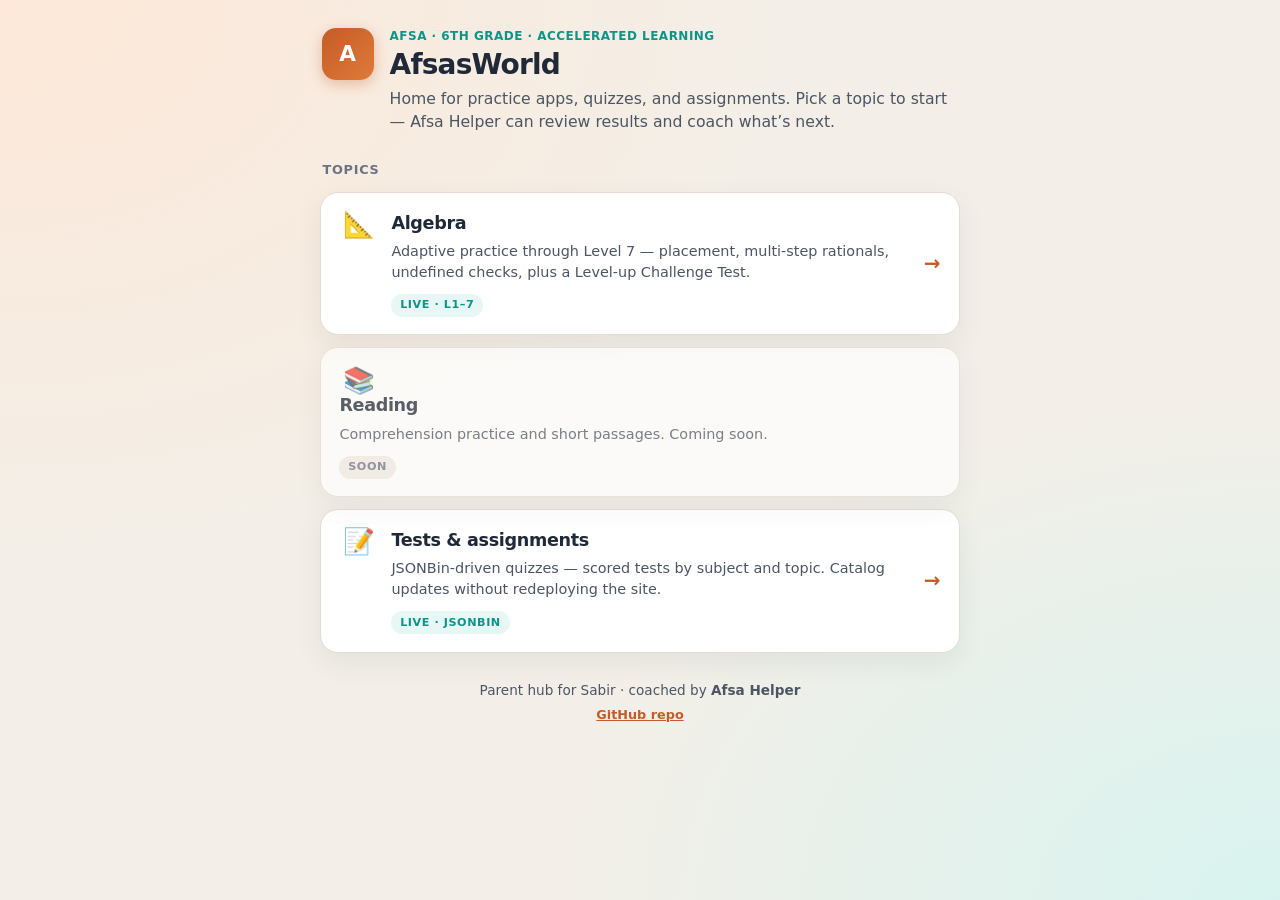
==== index.html @ 3cdc1210 "quiz: JSONBin CRUD attempts persistence (index.html)" ====
<!DOCTYPE html>
<html lang="en">
<head>
  <meta charset="UTF-8" />
  <meta name="viewport" content="width=device-width, initial-scale=1, viewport-fit=cover" />
  <meta name="theme-color" content="#c45c26" />
  <meta name="description" content="AfsasWorld — practice apps, tests, and assignments for Afsa." />
  <title>AfsasWorld</title>
  <link rel="stylesheet" href="home.css?v=20260925quiz2" />
</head>
<body>
  <div class="shell">
    <header class="hero">
      <div class="mark" aria-hidden="true">A</div>
      <div>
        <p class="eyebrow">Afsa · 6th grade · accelerated learning</p>
        <h1>AfsasWorld</h1>
        <p class="lede">
          Home for practice apps, quizzes, and assignments. Pick a topic to start —
          Afsa Helper can review results and coach what’s next.
        </p>
      </div>
    </header>

    <section aria-label="Topics">
      <h2 class="section-title">Topics</h2>
      <div class="grid">
        <a class="card topic" href="algebra/">
          <div class="topic-icon" aria-hidden="true">📐</div>
          <div class="topic-body">
            <h3>Algebra</h3>
            <p>Adaptive practice through Level 7 — placement, multi-step rationals, undefined checks, plus a Level-up Challenge Test.</p>
            <span class="chip live">Live · L1–7</span>
          </div>
          <span class="go" aria-hidden="true">&rarr;</span>
        </a>

        <div class="card topic soon" aria-disabled="true">
          <div class="topic-icon" aria-hidden="true">📚</div>
          <div class="topic-body">
            <h3>Reading</h3>
            <p>Comprehension practice and short passages. Coming soon.</p>
            <span class="chip">Soon</span>
          </div>
        </div>

        <a class="card topic" href="quiz/">
          <div class="topic-icon" aria-hidden="true">📝</div>
          <div class="topic-body">
            <h3>Tests &amp; assignments</h3>
            <p>JSONBin-driven quizzes — scored tests by subject and topic. Catalog updates without redeploying the site.</p>
            <span class="chip live">Live · JSONBin</span>
          </div>
          <span class="go" aria-hidden="true">&rarr;</span>
        </a>
      </div>
    </section>

    <footer class="foot">
      <p>Parent hub for Sabir · coached by <strong>Afsa Helper</strong></p>
      <p class="muted"><a href="https://github.com/sabirpatel/AfsasWorld">GitHub repo</a></p>
    </footer>
  </div>
</body>
</html>
---- home.css ----
:root {
  --bg: #f3efe8;
  --card: #ffffff;
  --ink: #1f2937;
  --ink-soft: #4b5563;
  --muted: #6b7280;
  --border: #e5ddd2;
  --accent: #c45c26;
  --accent-soft: #fdf0e8;
  --teal: #0d9488;
  --teal-soft: #e6f7f5;
  --shadow: 0 10px 28px rgba(31, 41, 55, 0.07);
  --radius: 18px;
  --pad-x: clamp(1.1rem, 4.5vw, 1.75rem);
  --font: "Segoe UI", system-ui, -apple-system, sans-serif;
}

*, *::before, *::after { box-sizing: border-box; margin: 0; padding: 0; }

body {
  font-family: var(--font);
  color: var(--ink);
  min-height: 100dvh;
  line-height: 1.45;
  background:
    radial-gradient(ellipse at top left, #fde8d8 0%, transparent 45%),
    radial-gradient(ellipse at bottom right, #d8f3ef 0%, transparent 40%),
    var(--bg);
  padding:
    max(1rem, env(safe-area-inset-top))
    max(var(--pad-x), env(safe-area-inset-right))
    max(1.25rem, env(safe-area-inset-bottom))
    max(var(--pad-x), env(safe-area-inset-left));
}

.shell {
  width: 100%;
  max-width: 640px;
  margin: 0 auto;
  padding: 0.5rem 0 1.5rem;
}

.hero {
  display: flex;
  gap: 1rem;
  align-items: flex-start;
  margin-bottom: 1.5rem;
  padding: 0.25rem 0.1rem;
}

.mark {
  flex-shrink: 0;
  width: 52px;
  height: 52px;
  border-radius: 14px;
  background: linear-gradient(135deg, var(--accent), #e07a3a);
  color: white;
  display: grid;
  place-items: center;
  font-weight: 800;
  font-size: 1.35rem;
  box-shadow: 0 4px 14px rgba(196, 92, 38, 0.35);
}

.eyebrow {
  font-size: 0.75rem;
  font-weight: 700;
  letter-spacing: 0.04em;
  text-transform: uppercase;
  color: var(--teal);
  margin-bottom: 0.25rem;
}

.hero h1 {
  font-size: 1.75rem;
  font-weight: 800;
  letter-spacing: -0.03em;
  line-height: 1.15;
  margin-bottom: 0.4rem;
}

.lede {
  color: var(--ink-soft);
  font-size: 0.98rem;
  max-width: 36rem;
}

.section-title {
  font-size: 0.8rem;
  font-weight: 700;
  text-transform: uppercase;
  letter-spacing: 0.06em;
  color: var(--muted);
  margin: 0 0.15rem 0.75rem;
}

.grid {
  display: flex;
  flex-direction: column;
  gap: 0.75rem;
}

.card {
  background: var(--card);
  border: 1px solid var(--border);
  border-radius: var(--radius);
  box-shadow: var(--shadow);
  padding: 1.1rem 1.15rem;
}

a.topic {
  text-decoration: none;
  color: inherit;
  display: flex;
  align-items: flex-start;
  gap: 0.85rem;
  transition: transform 0.12s, box-shadow 0.12s, border-color 0.12s;
}

a.topic:hover {
  transform: translateY(-1px);
  border-color: #f0c9a8;
  box-shadow: 0 12px 32px rgba(196, 92, 38, 0.12);
}

a.topic:active { transform: scale(0.99); }

.topic.soon {
  opacity: 0.72;
}

.topic-icon {
  font-size: 1.6rem;
  line-height: 1;
  width: 2.4rem;
  text-align: center;
  flex-shrink: 0;
  margin-top: 0.1rem;
}

.topic-body { flex: 1; min-width: 0; }

.topic h3 {
  font-size: 1.1rem;
  font-weight: 750;
  letter-spacing: -0.02em;
  margin-bottom: 0.3rem;
}

.topic p {
  font-size: 0.9rem;
  color: var(--ink-soft);
  margin-bottom: 0.55rem;
}

.chip {
  display: inline-block;
  font-size: 0.7rem;
  font-weight: 750;
  text-transform: uppercase;
  letter-spacing: 0.05em;
  padding: 0.2rem 0.55rem;
  border-radius: 999px;
  background: #f0ebe3;
  color: var(--muted);
}

.chip.live {
  background: var(--teal-soft);
  color: var(--teal);
}

.go {
  color: var(--accent);
  font-size: 1.25rem;
  font-weight: 700;
  align-self: center;
  flex-shrink: 0;
}

.foot {
  margin-top: 1.75rem;
  text-align: center;
  font-size: 0.85rem;
  color: var(--ink-soft);
}

.foot .muted { margin-top: 0.35rem; color: var(--muted); font-size: 0.8rem; }
.foot a { color: var(--accent); font-weight: 600; }

@media (max-width: 420px) {
  .hero { gap: 0.75rem; }
  .mark { width: 44px; height: 44px; font-size: 1.15rem; border-radius: 12px; }
  .hero h1 { font-size: 1.45rem; }
}
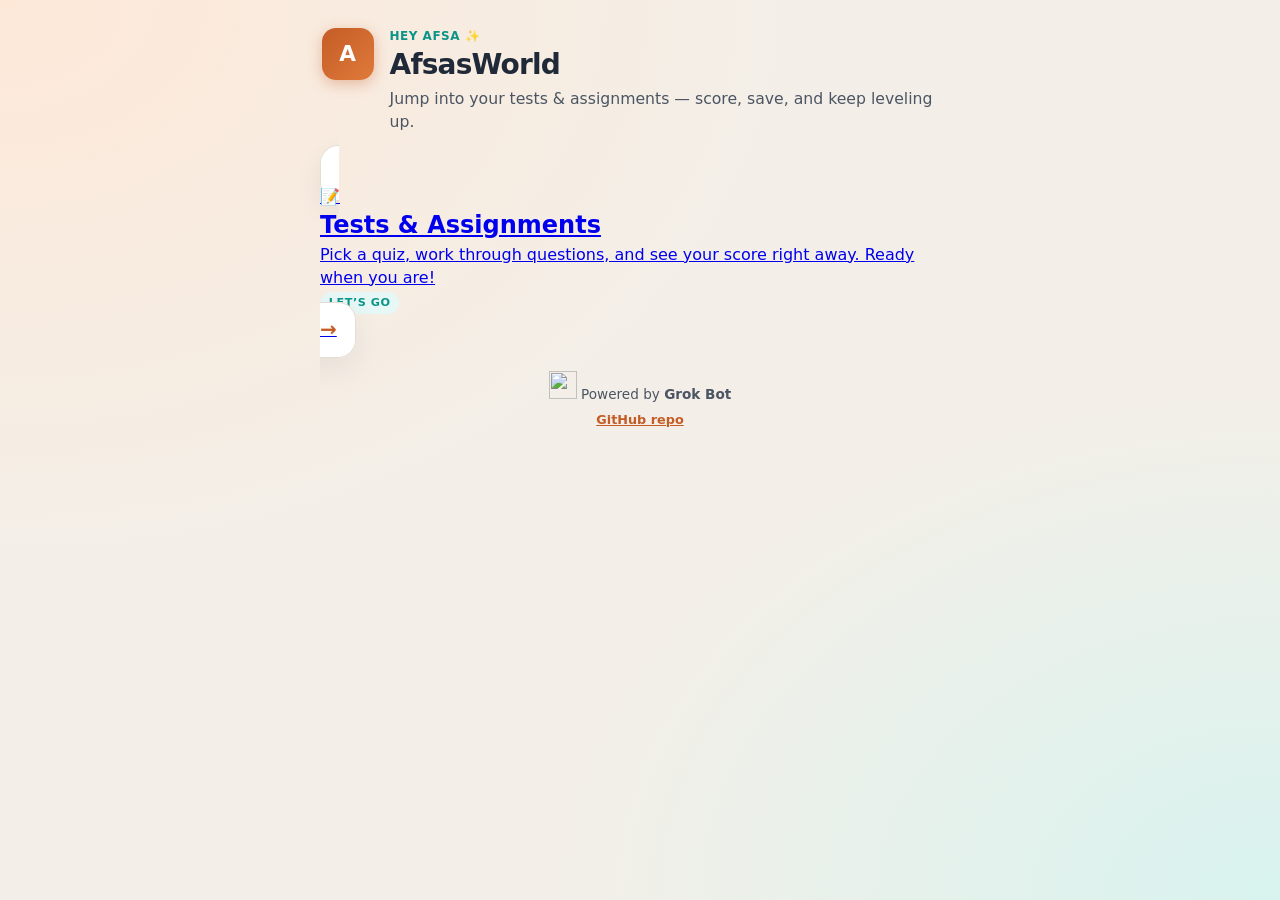
==== commit f31250c2: "UI refresh 20260925e: kid-friendly home, scratch pad, Grok Bot branding (index.html)" ====
--- a/index.html
+++ b/index.html
@@ -3,61 +3,48 @@
 <head>
   <meta charset="UTF-8" />
   <meta name="viewport" content="width=device-width, initial-scale=1, viewport-fit=cover" />
-  <meta name="theme-color" content="#c45c26" />
-  <meta name="description" content="AfsasWorld — practice apps, tests, and assignments for Afsa." />
+  <meta name="theme-color" content="#7C5CFF" />
+  <meta name="description" content="AfsasWorld — tests and assignments for Afsa." />
   <title>AfsasWorld</title>
-  <link rel="stylesheet" href="home.css?v=20260925quiz2" />
+  <link rel="stylesheet" href="home.css?v=20260925e" />
 </head>
 <body>
+  <div class="blobs" aria-hidden="true">
+    <span class="blob b1"></span>
+    <span class="blob b2"></span>
+    <span class="blob b3"></span>
+  </div>
+
   <div class="shell">
     <header class="hero">
       <div class="mark" aria-hidden="true">A</div>
       <div>
-        <p class="eyebrow">Afsa · 6th grade · accelerated learning</p>
+        <p class="eyebrow">Hey Afsa ✨</p>
         <h1>AfsasWorld</h1>
         <p class="lede">
-          Home for practice apps, quizzes, and assignments. Pick a topic to start —
-          Afsa Helper can review results and coach what’s next.
+          Jump into your tests &amp; assignments — score, save, and keep leveling up.
         </p>
       </div>
     </header>
 
-    <section aria-label="Topics">
-      <h2 class="section-title">Topics</h2>
-      <div class="grid">
-        <a class="card topic" href="algebra/">
-          <div class="topic-icon" aria-hidden="true">📐</div>
-          <div class="topic-body">
-            <h3>Algebra</h3>
-            <p>Adaptive practice through Level 7 — placement, multi-step rationals, undefined checks, plus a Level-up Challenge Test.</p>
-            <span class="chip live">Live · L1–7</span>
-          </div>
-          <span class="go" aria-hidden="true">&rarr;</span>
-        </a>
-
-        <div class="card topic soon" aria-disabled="true">
-          <div class="topic-icon" aria-hidden="true">📚</div>
-          <div class="topic-body">
-            <h3>Reading</h3>
-            <p>Comprehension practice and short passages. Coming soon.</p>
-            <span class="chip">Soon</span>
-          </div>
+    <section aria-label="Tests and assignments">
+      <a class="card feature" href="quiz/?v=20260925e">
+        <div class="feature-glow" aria-hidden="true"></div>
+        <div class="feature-icon" aria-hidden="true">📝</div>
+        <div class="feature-body">
+          <h2>Tests &amp; Assignments</h2>
+          <p>Pick a quiz, work through questions, and see your score right away. Ready when you are!</p>
+          <span class="chip live">Let’s go</span>
         </div>
-
-        <a class="card topic" href="quiz/">
-          <div class="topic-icon" aria-hidden="true">📝</div>
-          <div class="topic-body">
-            <h3>Tests &amp; assignments</h3>
-            <p>JSONBin-driven quizzes — scored tests by subject and topic. Catalog updates without redeploying the site.</p>
-            <span class="chip live">Live · JSONBin</span>
-          </div>
-          <span class="go" aria-hidden="true">&rarr;</span>
-        </a>
-      </div>
+        <span class="go" aria-hidden="true">→</span>
+      </a>
     </section>
 
     <footer class="foot">
-      <p>Parent hub for Sabir · coached by <strong>Afsa Helper</strong></p>
+      <div class="powered">
+        <img class="powered-mark" src="assets/grok-bot-mark.svg" width="28" height="28" alt="" />
+        <span>Powered by <strong>Grok Bot</strong></span>
+      </div>
       <p class="muted"><a href="https://github.com/sabirpatel/AfsasWorld">GitHub repo</a></p>
     </footer>
   </div>
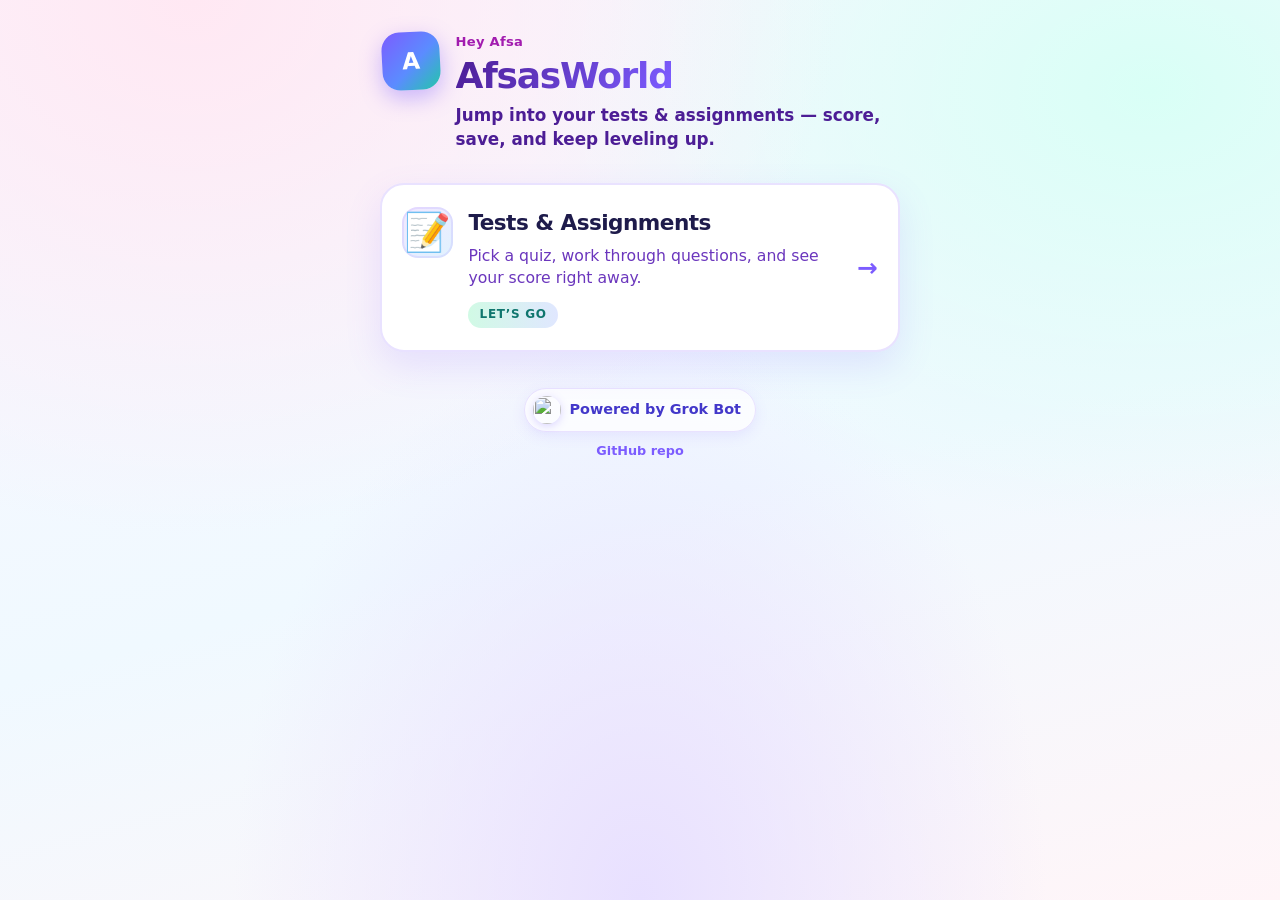
==== commit 403a5b12: "UI simplify + scratch pad fix (20260925f): index.html" ====
--- a/index.html
+++ b/index.html
@@ -6,20 +6,14 @@
   <meta name="theme-color" content="#7C5CFF" />
   <meta name="description" content="AfsasWorld — tests and assignments for Afsa." />
   <title>AfsasWorld</title>
-  <link rel="stylesheet" href="home.css?v=20260925e" />
+  <link rel="stylesheet" href="home.css?v=20260925f" />
 </head>
 <body>
-  <div class="blobs" aria-hidden="true">
-    <span class="blob b1"></span>
-    <span class="blob b2"></span>
-    <span class="blob b3"></span>
-  </div>
-
   <div class="shell">
     <header class="hero">
       <div class="mark" aria-hidden="true">A</div>
       <div>
-        <p class="eyebrow">Hey Afsa ✨</p>
+        <p class="eyebrow">Hey Afsa</p>
         <h1>AfsasWorld</h1>
         <p class="lede">
           Jump into your tests &amp; assignments — score, save, and keep leveling up.
@@ -28,12 +22,11 @@
     </header>
 
     <section aria-label="Tests and assignments">
-      <a class="card feature" href="quiz/?v=20260925e">
-        <div class="feature-glow" aria-hidden="true"></div>
+      <a class="card feature" href="quiz/?v=20260925f">
         <div class="feature-icon" aria-hidden="true">📝</div>
         <div class="feature-body">
           <h2>Tests &amp; Assignments</h2>
-          <p>Pick a quiz, work through questions, and see your score right away. Ready when you are!</p>
+          <p>Pick a quiz, work through questions, and see your score right away.</p>
           <span class="chip live">Let’s go</span>
         </div>
         <span class="go" aria-hidden="true">→</span>
@@ -42,7 +35,7 @@
 
     <footer class="foot">
       <div class="powered">
-        <img class="powered-mark" src="assets/grok-bot-mark.svg" width="28" height="28" alt="" />
+        <img class="powered-mark" src="assets/grok-bot-logo.png" width="28" height="28" alt="" />
         <span>Powered by <strong>Grok Bot</strong></span>
       </div>
       <p class="muted"><a href="https://github.com/sabirpatel/AfsasWorld">GitHub repo</a></p>
--- a/home.css
+++ b/home.css
@@ -1,18 +1,20 @@
 :root {
-  --bg: #f3efe8;
+  --bg: #f4f0ff;
   --card: #ffffff;
-  --ink: #1f2937;
-  --ink-soft: #4b5563;
+  --ink: #1e1b4b;
+  --ink-soft: #4c1d95;
   --muted: #6b7280;
-  --border: #e5ddd2;
-  --accent: #c45c26;
-  --accent-soft: #fdf0e8;
+  --border: #e9e2ff;
+  --accent: #7c5cff;
+  --accent-2: #22c7a9;
+  --accent-warm: #ff8fab;
+  --accent-soft: #f3efff;
   --teal: #0d9488;
   --teal-soft: #e6f7f5;
-  --shadow: 0 10px 28px rgba(31, 41, 55, 0.07);
-  --radius: 18px;
+  --shadow: 0 14px 36px rgba(124, 92, 255, 0.14);
+  --radius: 24px;
   --pad-x: clamp(1.1rem, 4.5vw, 1.75rem);
-  --font: "Segoe UI", system-ui, -apple-system, sans-serif;
+  --font: "Segoe UI", system-ui, -apple-system, "Nunito", sans-serif;
 }
 
 *, *::before, *::after { box-sizing: border-box; margin: 0; padding: 0; }
@@ -23,173 +25,244 @@
   min-height: 100dvh;
   line-height: 1.45;
   background:
-    radial-gradient(ellipse at top left, #fde8d8 0%, transparent 45%),
-    radial-gradient(ellipse at bottom right, #d8f3ef 0%, transparent 40%),
-    var(--bg);
+    radial-gradient(ellipse at 15% 0%, #ffe8f3 0%, transparent 42%),
+    radial-gradient(ellipse at 90% 10%, #d9fff6 0%, transparent 38%),
+    radial-gradient(ellipse at 50% 100%, #e8e0ff 0%, transparent 45%),
+    linear-gradient(165deg, #faf7ff 0%, #f0f9ff 55%, #fff5f8 100%);
   padding:
     max(1rem, env(safe-area-inset-top))
     max(var(--pad-x), env(safe-area-inset-right))
     max(1.25rem, env(safe-area-inset-bottom))
     max(var(--pad-x), env(safe-area-inset-left));
+  position: relative;
+  overflow-x: hidden;
+}
+
+.blobs {
+  pointer-events: none;
+  position: fixed;
+  inset: 0;
+  z-index: 0;
+  overflow: hidden;
+}
+
+.blob {
+  position: absolute;
+  border-radius: 50%;
+  filter: blur(2px);
+  opacity: 0.55;
+}
+
+.b1 {
+  width: 180px; height: 180px;
+  background: #ffd6e8;
+  top: -40px; right: -30px;
+  animation: floaty 9s ease-in-out infinite;
+}
+.b2 {
+  width: 140px; height: 140px;
+  background: #c8fff0;
+  bottom: 12%; left: -40px;
+  animation: floaty 11s ease-in-out infinite reverse;
+}
+.b3 {
+  width: 90px; height: 90px;
+  background: #ddd6fe;
+  top: 42%; right: 8%;
+  animation: floaty 8s ease-in-out infinite 1s;
+}
+
+@keyframes floaty {
+  0%, 100% { transform: translate(0, 0) scale(1); }
+  50% { transform: translate(12px, -16px) scale(1.06); }
 }
 
 .shell {
+  position: relative;
+  z-index: 1;
   width: 100%;
-  max-width: 640px;
+  max-width: 520px;
   margin: 0 auto;
-  padding: 0.5rem 0 1.5rem;
+  padding: 0.75rem 0 1.75rem;
 }
 
 .hero {
   display: flex;
   gap: 1rem;
   align-items: flex-start;
-  margin-bottom: 1.5rem;
+  margin-bottom: 1.75rem;
   padding: 0.25rem 0.1rem;
 }
 
 .mark {
   flex-shrink: 0;
-  width: 52px;
-  height: 52px;
-  border-radius: 14px;
-  background: linear-gradient(135deg, var(--accent), #e07a3a);
+  width: 58px;
+  height: 58px;
+  border-radius: 18px;
+  background: linear-gradient(135deg, #7c5cff, #5b8cff 55%, #22c7a9);
   color: white;
   display: grid;
   place-items: center;
   font-weight: 800;
-  font-size: 1.35rem;
-  box-shadow: 0 4px 14px rgba(196, 92, 38, 0.35);
+  font-size: 1.45rem;
+  box-shadow: 0 8px 22px rgba(124, 92, 255, 0.4);
+  transform: rotate(-3deg);
 }
 
 .eyebrow {
-  font-size: 0.75rem;
-  font-weight: 700;
-  letter-spacing: 0.04em;
-  text-transform: uppercase;
-  color: var(--teal);
-  margin-bottom: 0.25rem;
+  font-size: 0.82rem;
+  font-weight: 750;
+  letter-spacing: 0.02em;
+  color: #a21caf;
+  margin-bottom: 0.3rem;
 }
 
 .hero h1 {
-  font-size: 1.75rem;
-  font-weight: 800;
-  letter-spacing: -0.03em;
-  line-height: 1.15;
-  margin-bottom: 0.4rem;
+  font-size: clamp(1.85rem, 6vw, 2.25rem);
+  font-weight: 850;
+  letter-spacing: -0.035em;
+  line-height: 1.1;
+  margin-bottom: 0.45rem;
+  background: linear-gradient(120deg, #4c1d95, #7c5cff 50%, #0d9488);
+  -webkit-background-clip: text;
+  background-clip: text;
+  color: transparent;
 }
 
 .lede {
   color: var(--ink-soft);
-  font-size: 0.98rem;
-  max-width: 36rem;
-}
-
-.section-title {
-  font-size: 0.8rem;
-  font-weight: 700;
-  text-transform: uppercase;
-  letter-spacing: 0.06em;
-  color: var(--muted);
-  margin: 0 0.15rem 0.75rem;
-}
-
-.grid {
-  display: flex;
-  flex-direction: column;
-  gap: 0.75rem;
+  font-size: 1.05rem;
+  max-width: 28rem;
+  font-weight: 550;
 }
 
 .card {
   background: var(--card);
-  border: 1px solid var(--border);
+  border: 2px solid var(--border);
   border-radius: var(--radius);
   box-shadow: var(--shadow);
-  padding: 1.1rem 1.15rem;
-}
-
-a.topic {
+  padding: 1.35rem 1.25rem;
+  position: relative;
+  overflow: hidden;
+}
+
+a.feature {
   text-decoration: none;
   color: inherit;
   display: flex;
   align-items: flex-start;
-  gap: 0.85rem;
-  transition: transform 0.12s, box-shadow 0.12s, border-color 0.12s;
-}
-
-a.topic:hover {
-  transform: translateY(-1px);
-  border-color: #f0c9a8;
-  box-shadow: 0 12px 32px rgba(196, 92, 38, 0.12);
-}
-
-a.topic:active { transform: scale(0.99); }
-
-.topic.soon {
-  opacity: 0.72;
-}
-
-.topic-icon {
-  font-size: 1.6rem;
+  gap: 0.95rem;
+  transition: transform 0.15s, box-shadow 0.15s, border-color 0.15s;
+  min-height: 7.5rem;
+}
+
+a.feature:hover {
+  transform: translateY(-3px) scale(1.01);
+  border-color: #c4b5fd;
+  box-shadow: 0 18px 40px rgba(124, 92, 255, 0.22);
+}
+
+a.feature:active { transform: scale(0.985); }
+
+.feature-glow {
+  position: absolute;
+  inset: auto -20% -40% auto;
+  width: 55%;
+  height: 80%;
+  background: radial-gradient(circle, rgba(124, 92, 255, 0.18), transparent 70%);
+  pointer-events: none;
+}
+
+.feature-icon {
+  font-size: 2.35rem;
   line-height: 1;
-  width: 2.4rem;
-  text-align: center;
+  width: 3.2rem;
+  height: 3.2rem;
+  display: grid;
+  place-items: center;
   flex-shrink: 0;
-  margin-top: 0.1rem;
-}
-
-.topic-body { flex: 1; min-width: 0; }
-
-.topic h3 {
-  font-size: 1.1rem;
-  font-weight: 750;
-  letter-spacing: -0.02em;
-  margin-bottom: 0.3rem;
-}
-
-.topic p {
-  font-size: 0.9rem;
-  color: var(--ink-soft);
-  margin-bottom: 0.55rem;
+  background: linear-gradient(145deg, #f3e8ff, #e0f2fe);
+  border-radius: 16px;
+  box-shadow: inset 0 0 0 2px rgba(124, 92, 255, 0.12);
+}
+
+.feature-body { flex: 1; min-width: 0; position: relative; z-index: 1; }
+
+.feature h2 {
+  font-size: 1.35rem;
+  font-weight: 800;
+  letter-spacing: -0.025em;
+  margin-bottom: 0.4rem;
+  color: var(--ink);
+}
+
+.feature p {
+  font-size: 0.98rem;
+  color: #5b21b6;
+  margin-bottom: 0.7rem;
+  opacity: 0.9;
 }
 
 .chip {
   display: inline-block;
-  font-size: 0.7rem;
-  font-weight: 750;
+  font-size: 0.75rem;
+  font-weight: 800;
   text-transform: uppercase;
-  letter-spacing: 0.05em;
-  padding: 0.2rem 0.55rem;
+  letter-spacing: 0.06em;
+  padding: 0.28rem 0.7rem;
   border-radius: 999px;
   background: #f0ebe3;
   color: var(--muted);
 }
 
 .chip.live {
-  background: var(--teal-soft);
-  color: var(--teal);
+  background: linear-gradient(90deg, #d1fae5, #e0e7ff);
+  color: #0f766e;
 }
 
 .go {
   color: var(--accent);
-  font-size: 1.25rem;
-  font-weight: 700;
+  font-size: 1.55rem;
+  font-weight: 800;
   align-self: center;
   flex-shrink: 0;
+  position: relative;
+  z-index: 1;
 }
 
 .foot {
-  margin-top: 1.75rem;
+  margin-top: 2.25rem;
   text-align: center;
-  font-size: 0.85rem;
+  font-size: 0.9rem;
   color: var(--ink-soft);
 }
 
-.foot .muted { margin-top: 0.35rem; color: var(--muted); font-size: 0.8rem; }
-.foot a { color: var(--accent); font-weight: 600; }
+.powered {
+  display: inline-flex;
+  align-items: center;
+  gap: 0.5rem;
+  padding: 0.45rem 0.85rem 0.45rem 0.5rem;
+  background: rgba(255, 255, 255, 0.75);
+  border: 1.5px solid var(--border);
+  border-radius: 999px;
+  box-shadow: 0 4px 14px rgba(124, 92, 255, 0.1);
+  color: #4338ca;
+  font-weight: 600;
+}
+
+.powered-mark {
+  display: block;
+  border-radius: 50%;
+  box-shadow: 0 2px 8px rgba(124, 92, 255, 0.25);
+}
+
+.foot .muted { margin-top: 0.65rem; color: var(--muted); font-size: 0.8rem; }
+.foot a { color: var(--accent); font-weight: 650; text-decoration: none; }
+.foot a:hover { text-decoration: underline; }
 
 @media (max-width: 420px) {
   .hero { gap: 0.75rem; }
-  .mark { width: 44px; height: 44px; font-size: 1.15rem; border-radius: 12px; }
-  .hero h1 { font-size: 1.45rem; }
-}
+  .mark { width: 48px; height: 48px; font-size: 1.2rem; border-radius: 14px; }
+  .feature-icon { width: 2.8rem; height: 2.8rem; font-size: 1.9rem; }
+  .feature h2 { font-size: 1.2rem; }
+}
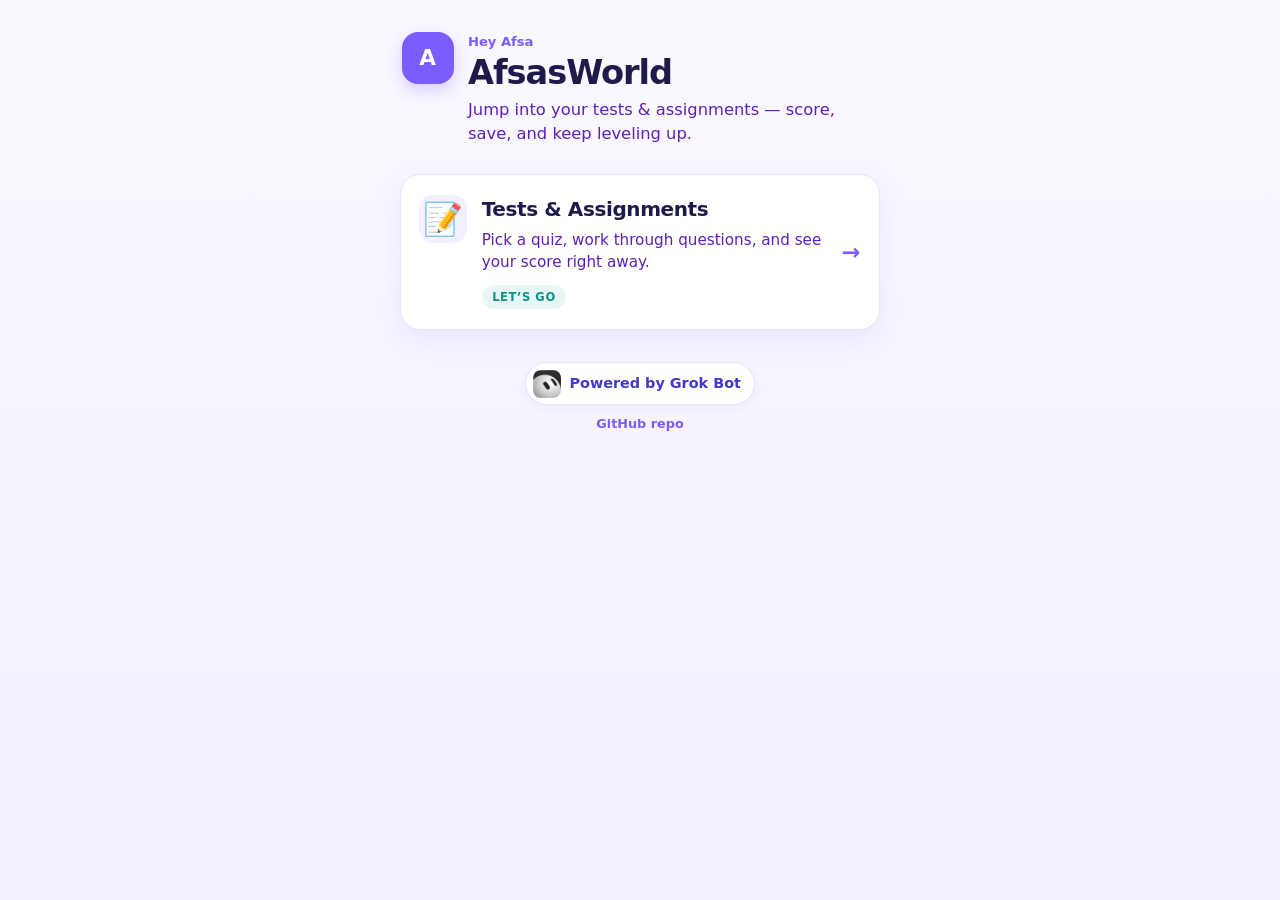
==== commit b47bbf79: "quiz: bigger cleaner test cards (index.html)" ====
--- a/index.html
+++ b/index.html
@@ -6,7 +6,7 @@
   <meta name="theme-color" content="#7C5CFF" />
   <meta name="description" content="AfsasWorld — tests and assignments for Afsa." />
   <title>AfsasWorld</title>
-  <link rel="stylesheet" href="home.css?v=20260925f" />
+  <link rel="stylesheet" href="home.css?v=20260925g" />
 </head>
 <body>
   <div class="shell">
@@ -22,7 +22,7 @@
     </header>
 
     <section aria-label="Tests and assignments">
-      <a class="card feature" href="quiz/?v=20260925f">
+      <a class="card feature" href="quiz/?v=20260925g">
         <div class="feature-icon" aria-hidden="true">📝</div>
         <div class="feature-body">
           <h2>Tests &amp; Assignments</h2>
--- a/home.css
+++ b/home.css
@@ -1,18 +1,16 @@
 :root {
-  --bg: #f4f0ff;
+  --bg: #f7f4ff;
   --card: #ffffff;
   --ink: #1e1b4b;
-  --ink-soft: #4c1d95;
+  --ink-soft: #5b21b6;
   --muted: #6b7280;
-  --border: #e9e2ff;
+  --border: #e8e0ff;
   --accent: #7c5cff;
-  --accent-2: #22c7a9;
-  --accent-warm: #ff8fab;
   --accent-soft: #f3efff;
   --teal: #0d9488;
   --teal-soft: #e6f7f5;
-  --shadow: 0 14px 36px rgba(124, 92, 255, 0.14);
-  --radius: 24px;
+  --shadow: 0 10px 28px rgba(124, 92, 255, 0.1);
+  --radius: 20px;
   --pad-x: clamp(1.1rem, 4.5vw, 1.75rem);
   --font: "Segoe UI", system-ui, -apple-system, "Nunito", sans-serif;
 }
@@ -24,126 +22,73 @@
   color: var(--ink);
   min-height: 100dvh;
   line-height: 1.45;
-  background:
-    radial-gradient(ellipse at 15% 0%, #ffe8f3 0%, transparent 42%),
-    radial-gradient(ellipse at 90% 10%, #d9fff6 0%, transparent 38%),
-    radial-gradient(ellipse at 50% 100%, #e8e0ff 0%, transparent 45%),
-    linear-gradient(165deg, #faf7ff 0%, #f0f9ff 55%, #fff5f8 100%);
+  background: linear-gradient(180deg, #faf8ff 0%, #f3efff 100%);
   padding:
     max(1rem, env(safe-area-inset-top))
     max(var(--pad-x), env(safe-area-inset-right))
     max(1.25rem, env(safe-area-inset-bottom))
     max(var(--pad-x), env(safe-area-inset-left));
-  position: relative;
-  overflow-x: hidden;
-}
-
-.blobs {
-  pointer-events: none;
-  position: fixed;
-  inset: 0;
-  z-index: 0;
-  overflow: hidden;
-}
-
-.blob {
-  position: absolute;
-  border-radius: 50%;
-  filter: blur(2px);
-  opacity: 0.55;
-}
-
-.b1 {
-  width: 180px; height: 180px;
-  background: #ffd6e8;
-  top: -40px; right: -30px;
-  animation: floaty 9s ease-in-out infinite;
-}
-.b2 {
-  width: 140px; height: 140px;
-  background: #c8fff0;
-  bottom: 12%; left: -40px;
-  animation: floaty 11s ease-in-out infinite reverse;
-}
-.b3 {
-  width: 90px; height: 90px;
-  background: #ddd6fe;
-  top: 42%; right: 8%;
-  animation: floaty 8s ease-in-out infinite 1s;
-}
-
-@keyframes floaty {
-  0%, 100% { transform: translate(0, 0) scale(1); }
-  50% { transform: translate(12px, -16px) scale(1.06); }
 }
 
 .shell {
-  position: relative;
-  z-index: 1;
   width: 100%;
-  max-width: 520px;
+  max-width: 480px;
   margin: 0 auto;
   padding: 0.75rem 0 1.75rem;
 }
 
 .hero {
   display: flex;
-  gap: 1rem;
+  gap: 0.9rem;
   align-items: flex-start;
-  margin-bottom: 1.75rem;
+  margin-bottom: 1.5rem;
   padding: 0.25rem 0.1rem;
 }
 
 .mark {
   flex-shrink: 0;
-  width: 58px;
-  height: 58px;
-  border-radius: 18px;
-  background: linear-gradient(135deg, #7c5cff, #5b8cff 55%, #22c7a9);
+  width: 52px;
+  height: 52px;
+  border-radius: 16px;
+  background: var(--accent);
   color: white;
   display: grid;
   place-items: center;
   font-weight: 800;
-  font-size: 1.45rem;
-  box-shadow: 0 8px 22px rgba(124, 92, 255, 0.4);
-  transform: rotate(-3deg);
+  font-size: 1.35rem;
+  box-shadow: 0 6px 16px rgba(124, 92, 255, 0.28);
 }
 
 .eyebrow {
   font-size: 0.82rem;
-  font-weight: 750;
-  letter-spacing: 0.02em;
-  color: #a21caf;
-  margin-bottom: 0.3rem;
+  font-weight: 700;
+  color: var(--accent);
+  margin-bottom: 0.25rem;
 }
 
 .hero h1 {
-  font-size: clamp(1.85rem, 6vw, 2.25rem);
+  font-size: clamp(1.75rem, 6vw, 2.1rem);
   font-weight: 850;
-  letter-spacing: -0.035em;
+  letter-spacing: -0.03em;
   line-height: 1.1;
-  margin-bottom: 0.45rem;
-  background: linear-gradient(120deg, #4c1d95, #7c5cff 50%, #0d9488);
-  -webkit-background-clip: text;
-  background-clip: text;
-  color: transparent;
+  margin-bottom: 0.4rem;
+  color: var(--ink);
 }
 
 .lede {
   color: var(--ink-soft);
-  font-size: 1.05rem;
+  font-size: 1.02rem;
   max-width: 28rem;
-  font-weight: 550;
+  font-weight: 500;
 }
 
 .card {
   background: var(--card);
-  border: 2px solid var(--border);
+  border: 1.5px solid var(--border);
   border-radius: var(--radius);
   box-shadow: var(--shadow);
-  padding: 1.35rem 1.25rem;
+  padding: 1.25rem 1.15rem;
   position: relative;
-  overflow: hidden;
 }
 
 a.feature {
@@ -151,87 +96,68 @@
   color: inherit;
   display: flex;
   align-items: flex-start;
-  gap: 0.95rem;
+  gap: 0.9rem;
   transition: transform 0.15s, box-shadow 0.15s, border-color 0.15s;
-  min-height: 7.5rem;
 }
 
 a.feature:hover {
-  transform: translateY(-3px) scale(1.01);
+  transform: translateY(-2px);
   border-color: #c4b5fd;
-  box-shadow: 0 18px 40px rgba(124, 92, 255, 0.22);
+  box-shadow: 0 14px 32px rgba(124, 92, 255, 0.16);
 }
 
-a.feature:active { transform: scale(0.985); }
-
-.feature-glow {
-  position: absolute;
-  inset: auto -20% -40% auto;
-  width: 55%;
-  height: 80%;
-  background: radial-gradient(circle, rgba(124, 92, 255, 0.18), transparent 70%);
-  pointer-events: none;
-}
+a.feature:active { transform: scale(0.99); }
 
 .feature-icon {
-  font-size: 2.35rem;
+  font-size: 2rem;
   line-height: 1;
-  width: 3.2rem;
-  height: 3.2rem;
+  width: 3rem;
+  height: 3rem;
   display: grid;
   place-items: center;
   flex-shrink: 0;
-  background: linear-gradient(145deg, #f3e8ff, #e0f2fe);
-  border-radius: 16px;
-  box-shadow: inset 0 0 0 2px rgba(124, 92, 255, 0.12);
+  background: var(--accent-soft);
+  border-radius: 14px;
 }
 
-.feature-body { flex: 1; min-width: 0; position: relative; z-index: 1; }
+.feature-body { flex: 1; min-width: 0; }
 
 .feature h2 {
-  font-size: 1.35rem;
+  font-size: 1.25rem;
   font-weight: 800;
-  letter-spacing: -0.025em;
-  margin-bottom: 0.4rem;
+  letter-spacing: -0.02em;
+  margin-bottom: 0.35rem;
   color: var(--ink);
 }
 
 .feature p {
-  font-size: 0.98rem;
-  color: #5b21b6;
-  margin-bottom: 0.7rem;
-  opacity: 0.9;
+  font-size: 0.95rem;
+  color: var(--ink-soft);
+  margin-bottom: 0.65rem;
 }
 
 .chip {
   display: inline-block;
-  font-size: 0.75rem;
+  font-size: 0.72rem;
   font-weight: 800;
   text-transform: uppercase;
-  letter-spacing: 0.06em;
-  padding: 0.28rem 0.7rem;
+  letter-spacing: 0.05em;
+  padding: 0.25rem 0.65rem;
   border-radius: 999px;
-  background: #f0ebe3;
-  color: var(--muted);
-}
-
-.chip.live {
-  background: linear-gradient(90deg, #d1fae5, #e0e7ff);
-  color: #0f766e;
+  background: var(--teal-soft);
+  color: var(--teal);
 }
 
 .go {
   color: var(--accent);
-  font-size: 1.55rem;
+  font-size: 1.4rem;
   font-weight: 800;
   align-self: center;
   flex-shrink: 0;
-  position: relative;
-  z-index: 1;
 }
 
 .foot {
-  margin-top: 2.25rem;
+  margin-top: 2rem;
   text-align: center;
   font-size: 0.9rem;
   color: var(--ink-soft);
@@ -241,28 +167,27 @@
   display: inline-flex;
   align-items: center;
   gap: 0.5rem;
-  padding: 0.45rem 0.85rem 0.45rem 0.5rem;
-  background: rgba(255, 255, 255, 0.75);
+  padding: 0.4rem 0.8rem 0.4rem 0.45rem;
+  background: #fff;
   border: 1.5px solid var(--border);
   border-radius: 999px;
-  box-shadow: 0 4px 14px rgba(124, 92, 255, 0.1);
+  box-shadow: 0 3px 10px rgba(124, 92, 255, 0.08);
   color: #4338ca;
   font-weight: 600;
 }
 
 .powered-mark {
   display: block;
-  border-radius: 50%;
-  box-shadow: 0 2px 8px rgba(124, 92, 255, 0.25);
+  border-radius: 8px;
 }
 
-.foot .muted { margin-top: 0.65rem; color: var(--muted); font-size: 0.8rem; }
+.foot .muted { margin-top: 0.6rem; color: var(--muted); font-size: 0.8rem; }
 .foot a { color: var(--accent); font-weight: 650; text-decoration: none; }
 .foot a:hover { text-decoration: underline; }
 
 @media (max-width: 420px) {
-  .hero { gap: 0.75rem; }
-  .mark { width: 48px; height: 48px; font-size: 1.2rem; border-radius: 14px; }
-  .feature-icon { width: 2.8rem; height: 2.8rem; font-size: 1.9rem; }
-  .feature h2 { font-size: 1.2rem; }
+  .hero { gap: 0.7rem; }
+  .mark { width: 46px; height: 46px; font-size: 1.15rem; border-radius: 14px; }
+  .feature-icon { width: 2.7rem; height: 2.7rem; font-size: 1.75rem; }
+  .feature h2 { font-size: 1.15rem; }
 }
